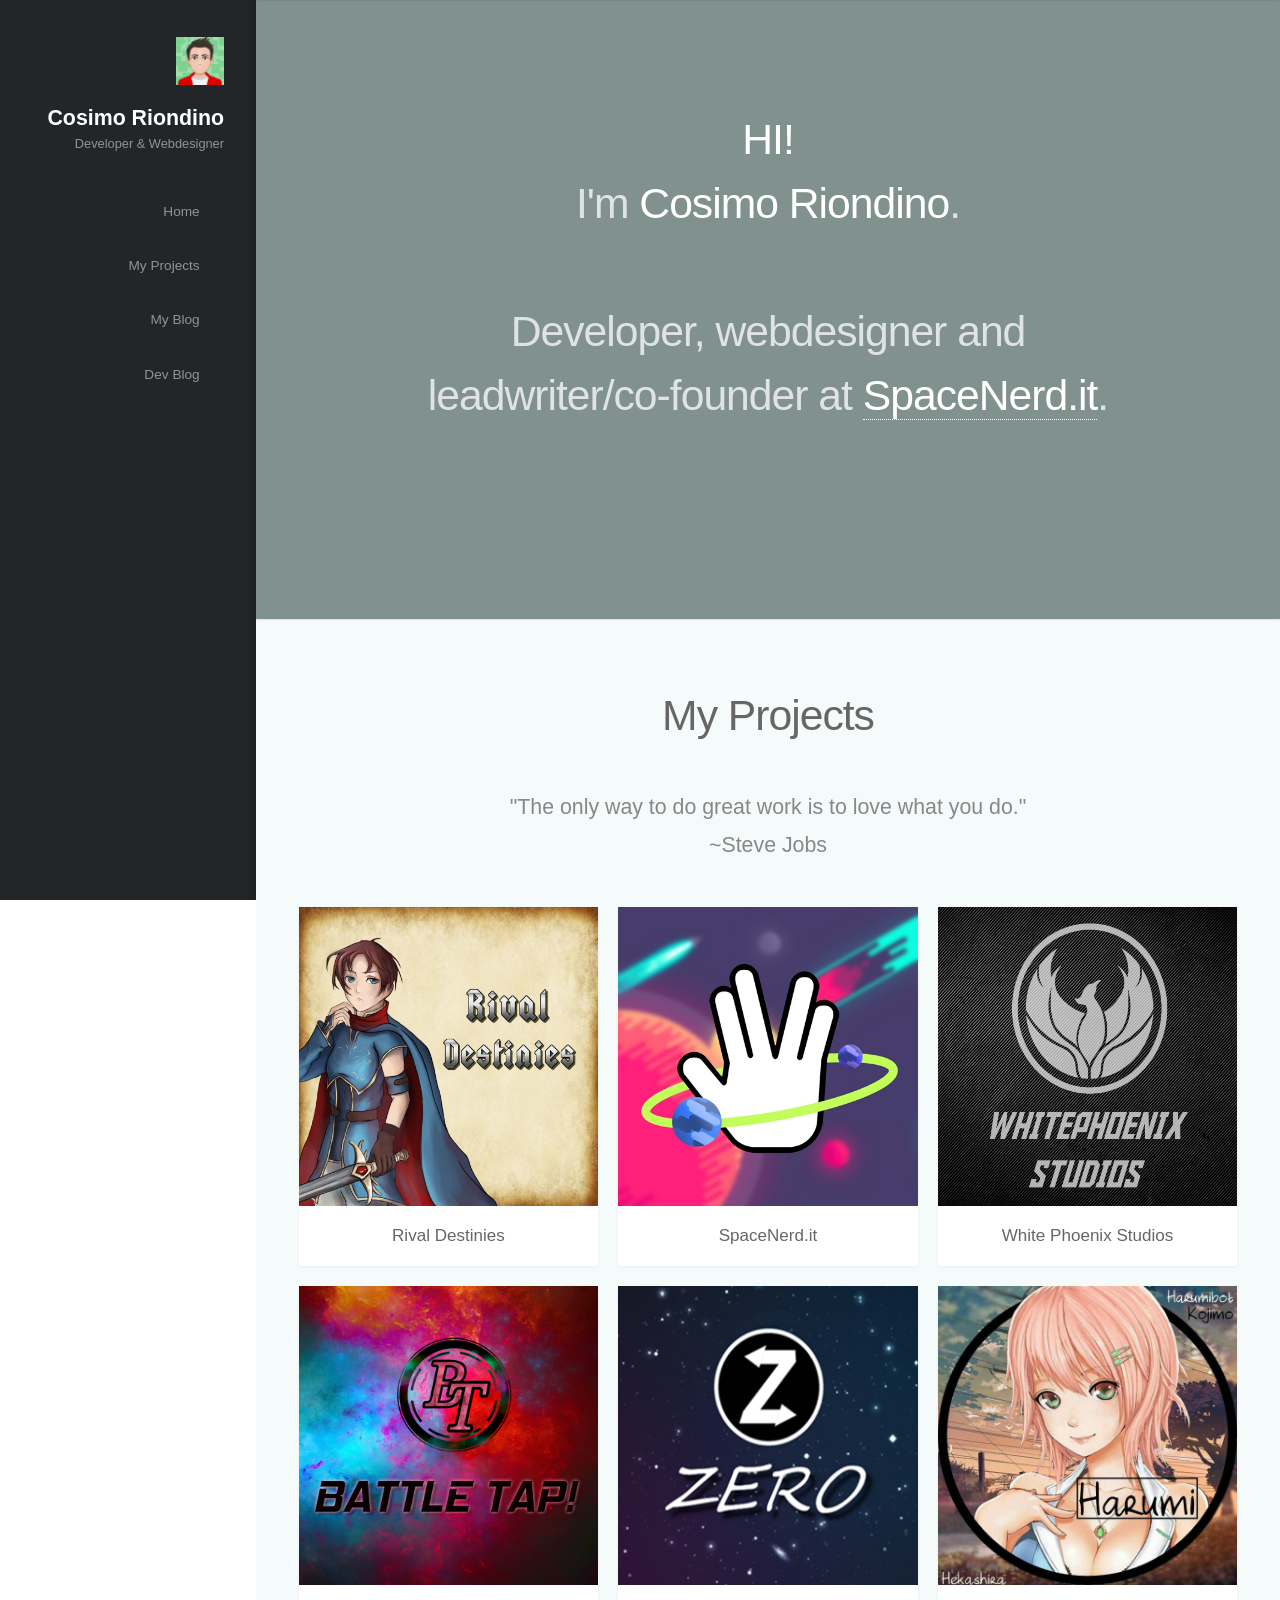
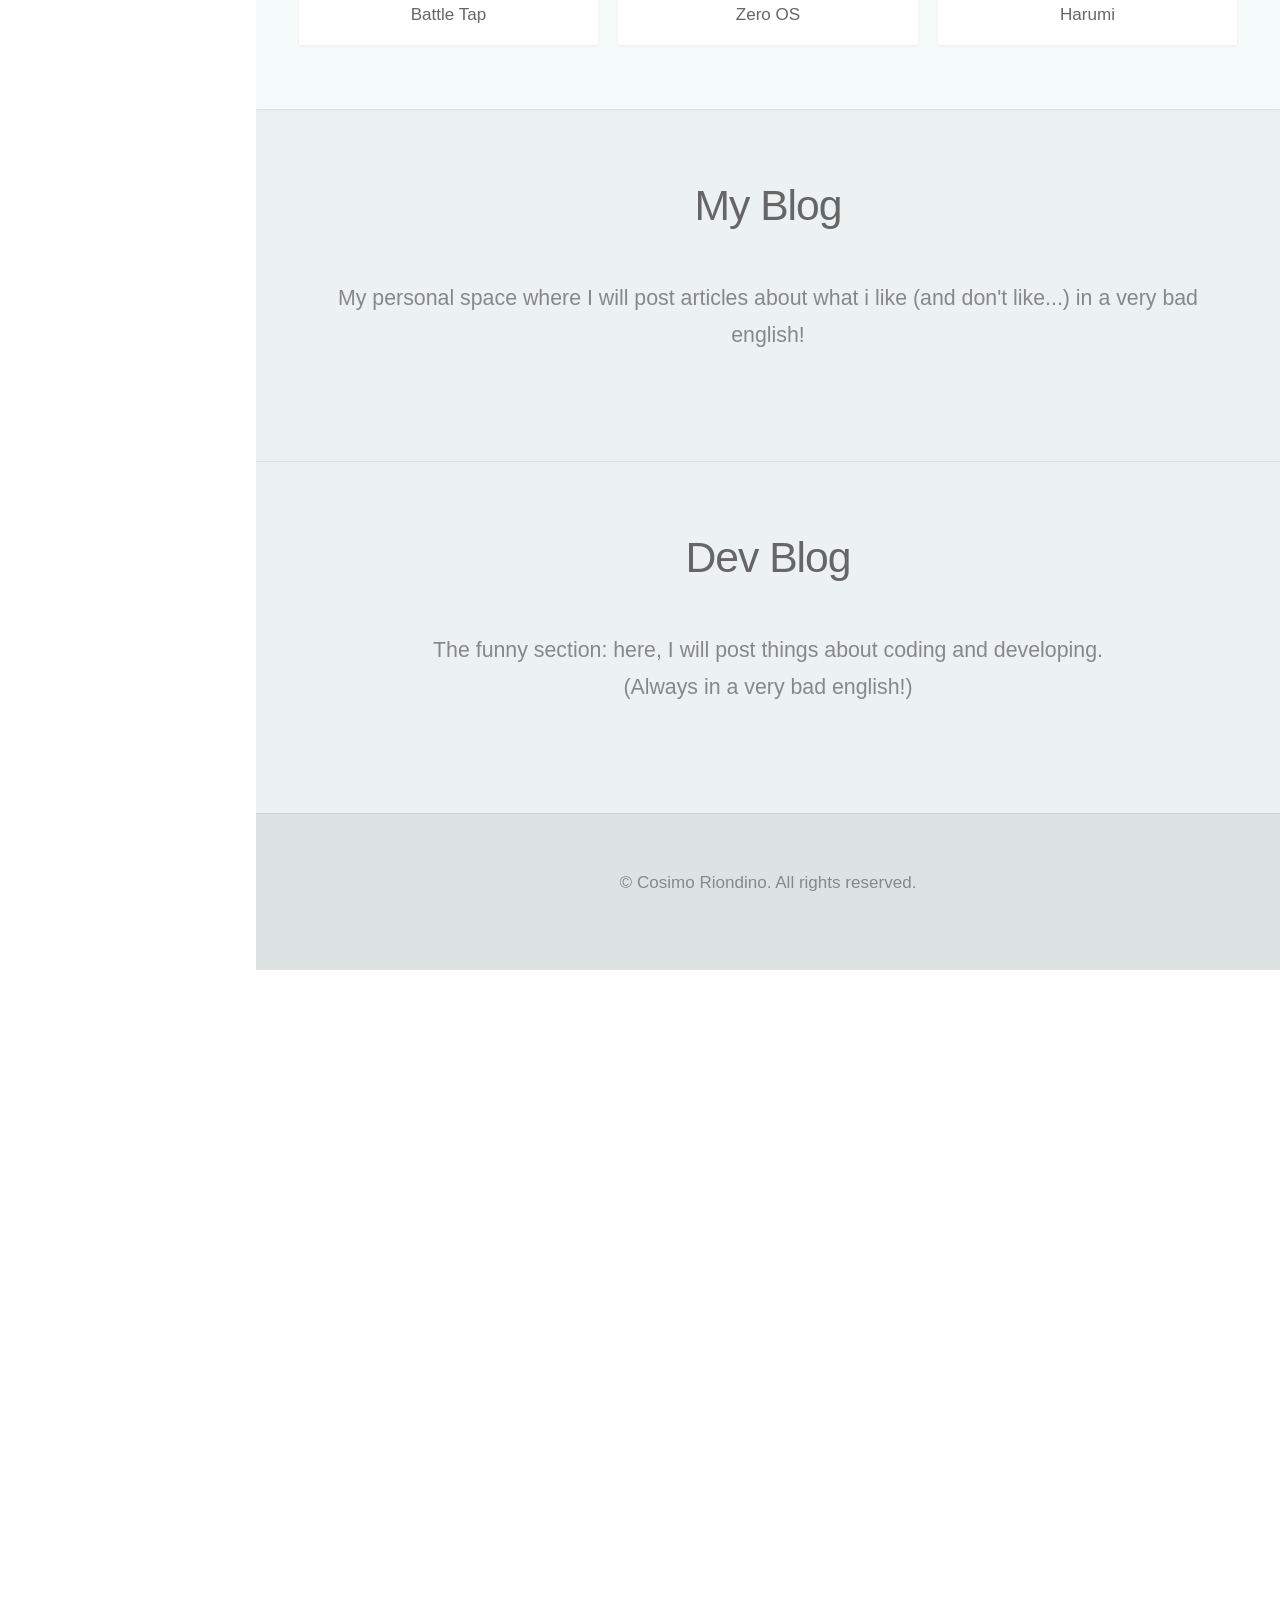
==== index.html @ 4dcd9742 "Initial commit" ====
<!DOCTYPE HTML>
<!--
	Prologue by HTML5 UP
	html5up.net | @ajlkn
	Free for personal and commercial use under the CCA 3.0 license (html5up.net/license)
-->
<html>

	<head>

		<title>Prologue by HTML5 UP</title>
		<meta charset="utf-8" />
		<meta name="viewport" content="width=device-width, initial-scale=1" />
		<!--[if lte IE 8]><script src="assets/js/ie/html5shiv.js"></script><![endif]-->

		<!--[if lte IE 8]><link rel="stylesheet" href="assets/css/ie8.css" /><![endif]-->
		<!--[if lte IE 9]><link rel="stylesheet" href="assets/css/ie9.css" /><![endif]-->
	</head>
	<body onload="langSelect()">
        <script type="text/javascript">
        function langSelect(){
            var userLang = navigator.language || navigator.userLanguage;
            if(userLang=="it"||userLang=="it-IT"){
                window.open("it/index.html","_self");
            }else{
                window.open("en/index.html","_self");
            }
        }
        </script>
	</body>
</html>
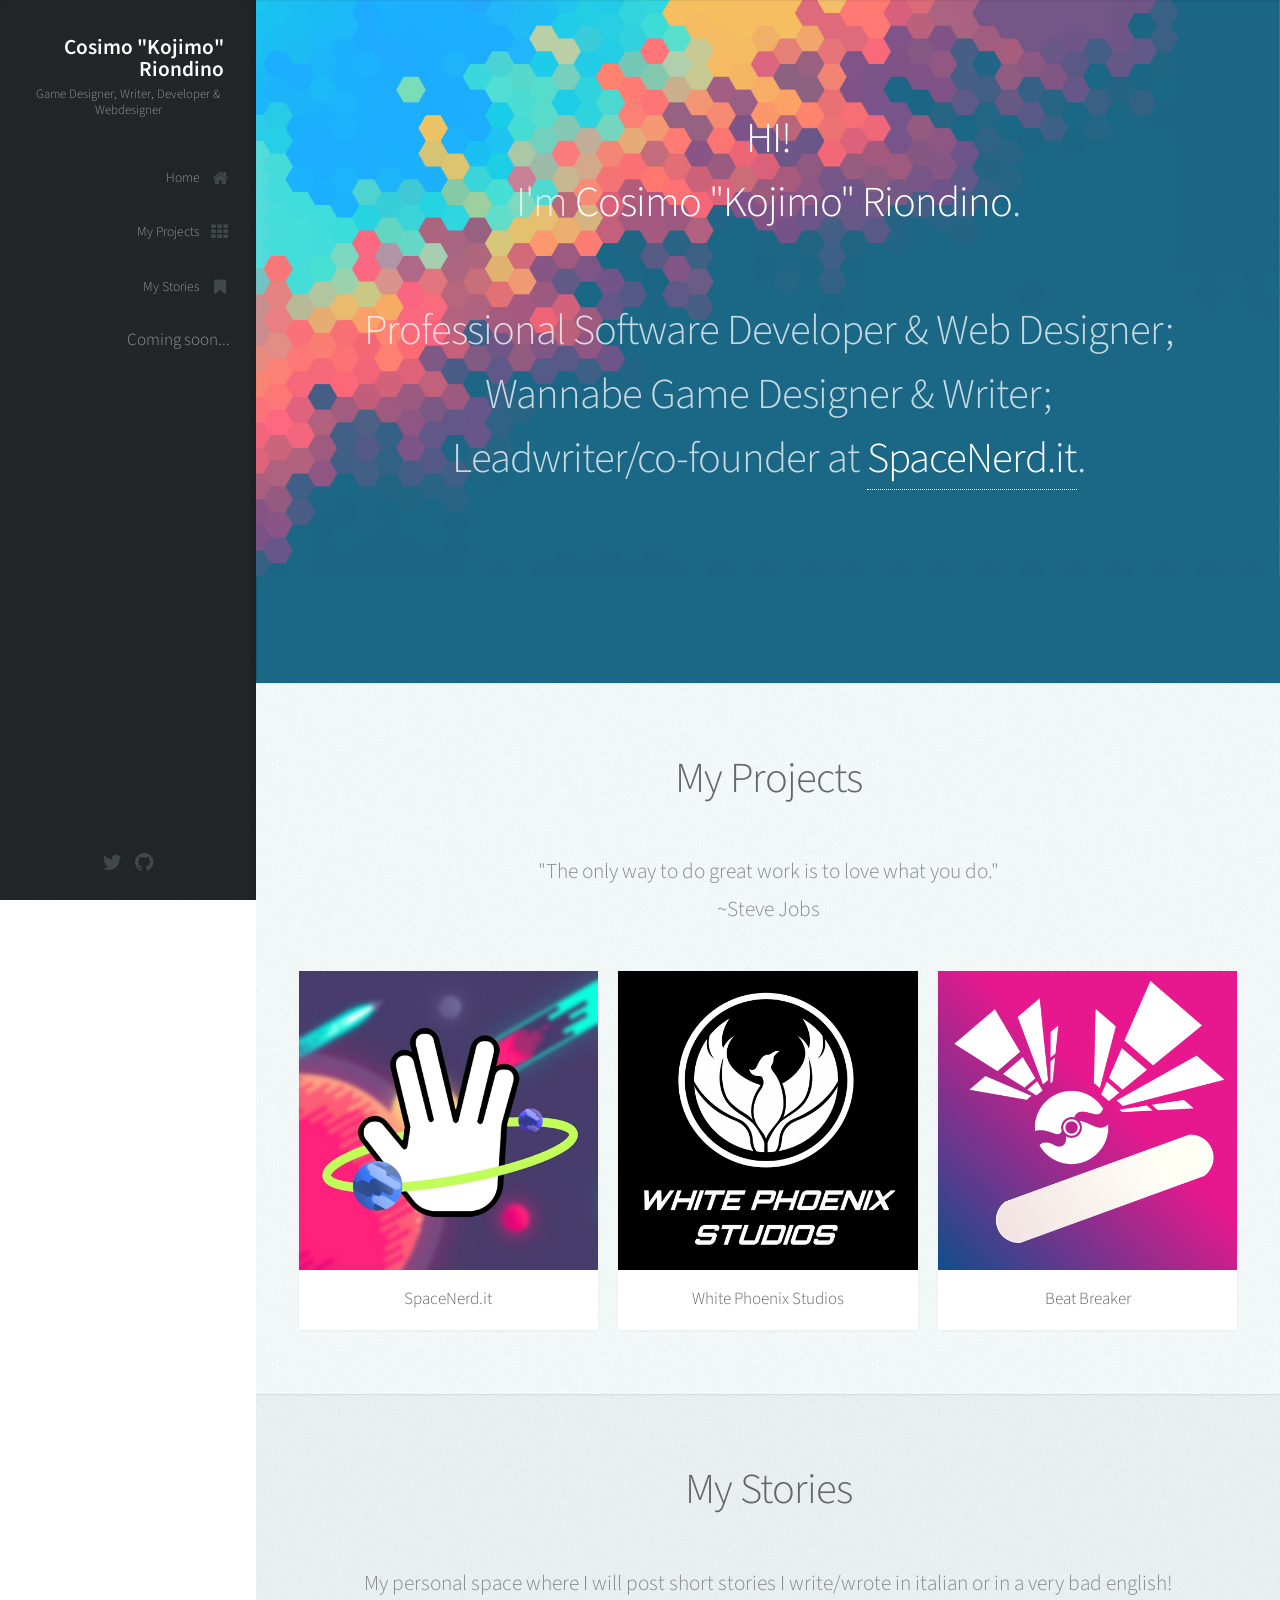
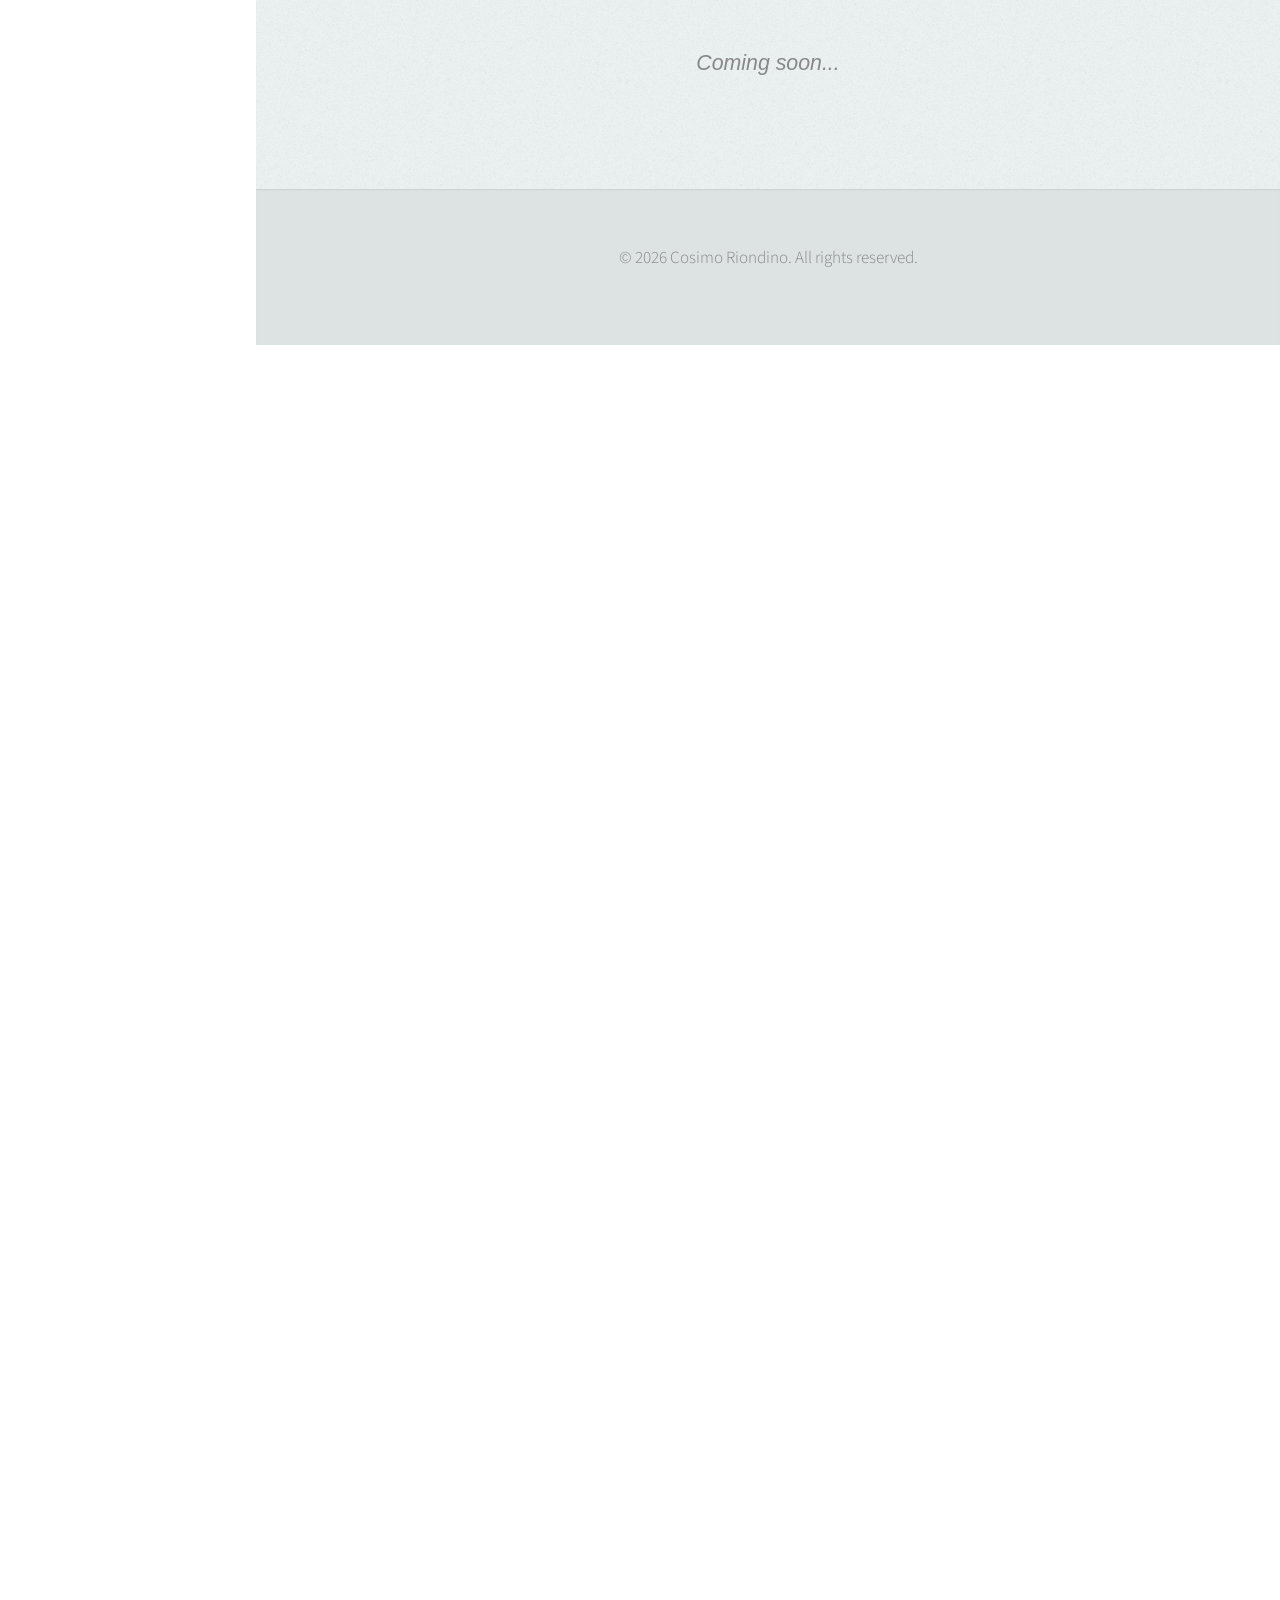
==== commit 01532ae4: "First update pre-reveal project BB" ====
--- a/index.html
+++ b/index.html
@@ -8,7 +8,7 @@
 
 	<head>
 
-		<title>Prologue by HTML5 UP</title>
+		<title>Cosimo "Kojimo" Riondino</title>
 		<meta charset="utf-8" />
 		<meta name="viewport" content="width=device-width, initial-scale=1" />
 		<!--[if lte IE 8]><script src="assets/js/ie/html5shiv.js"></script><![endif]-->
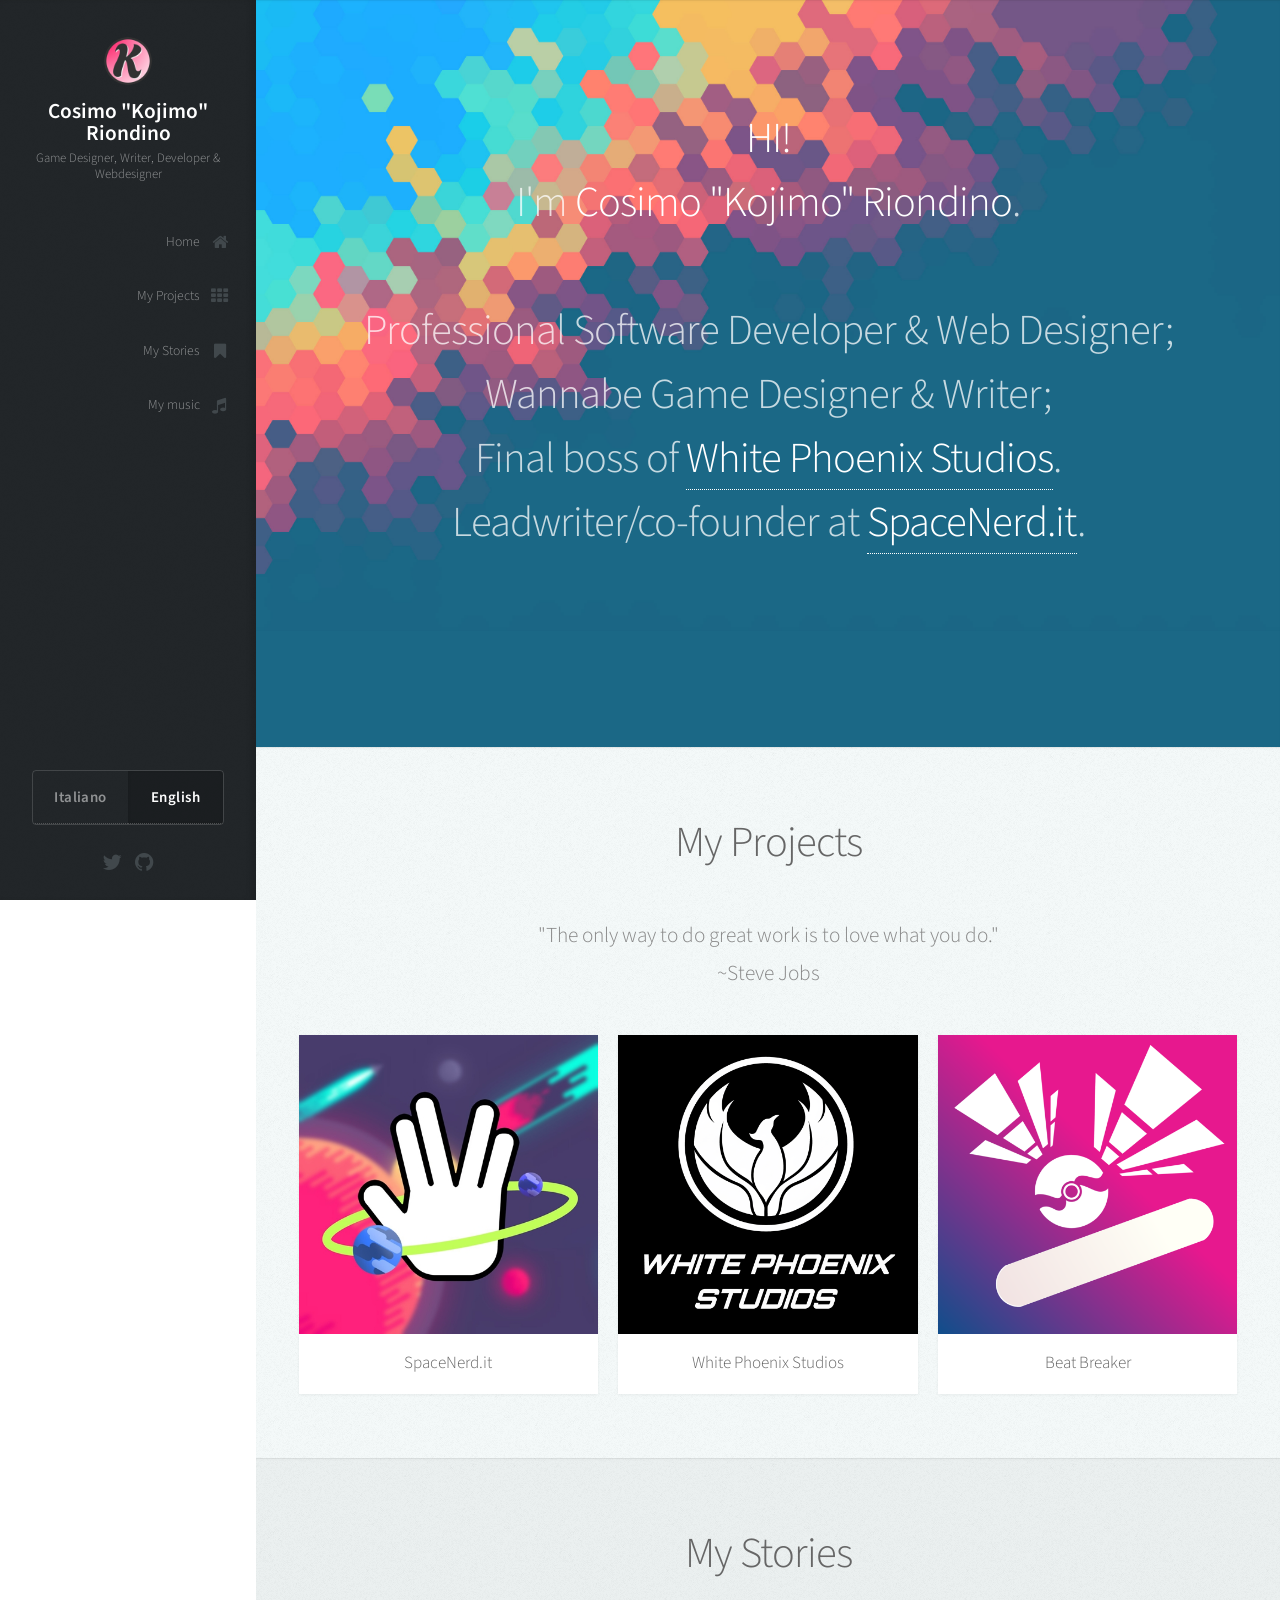
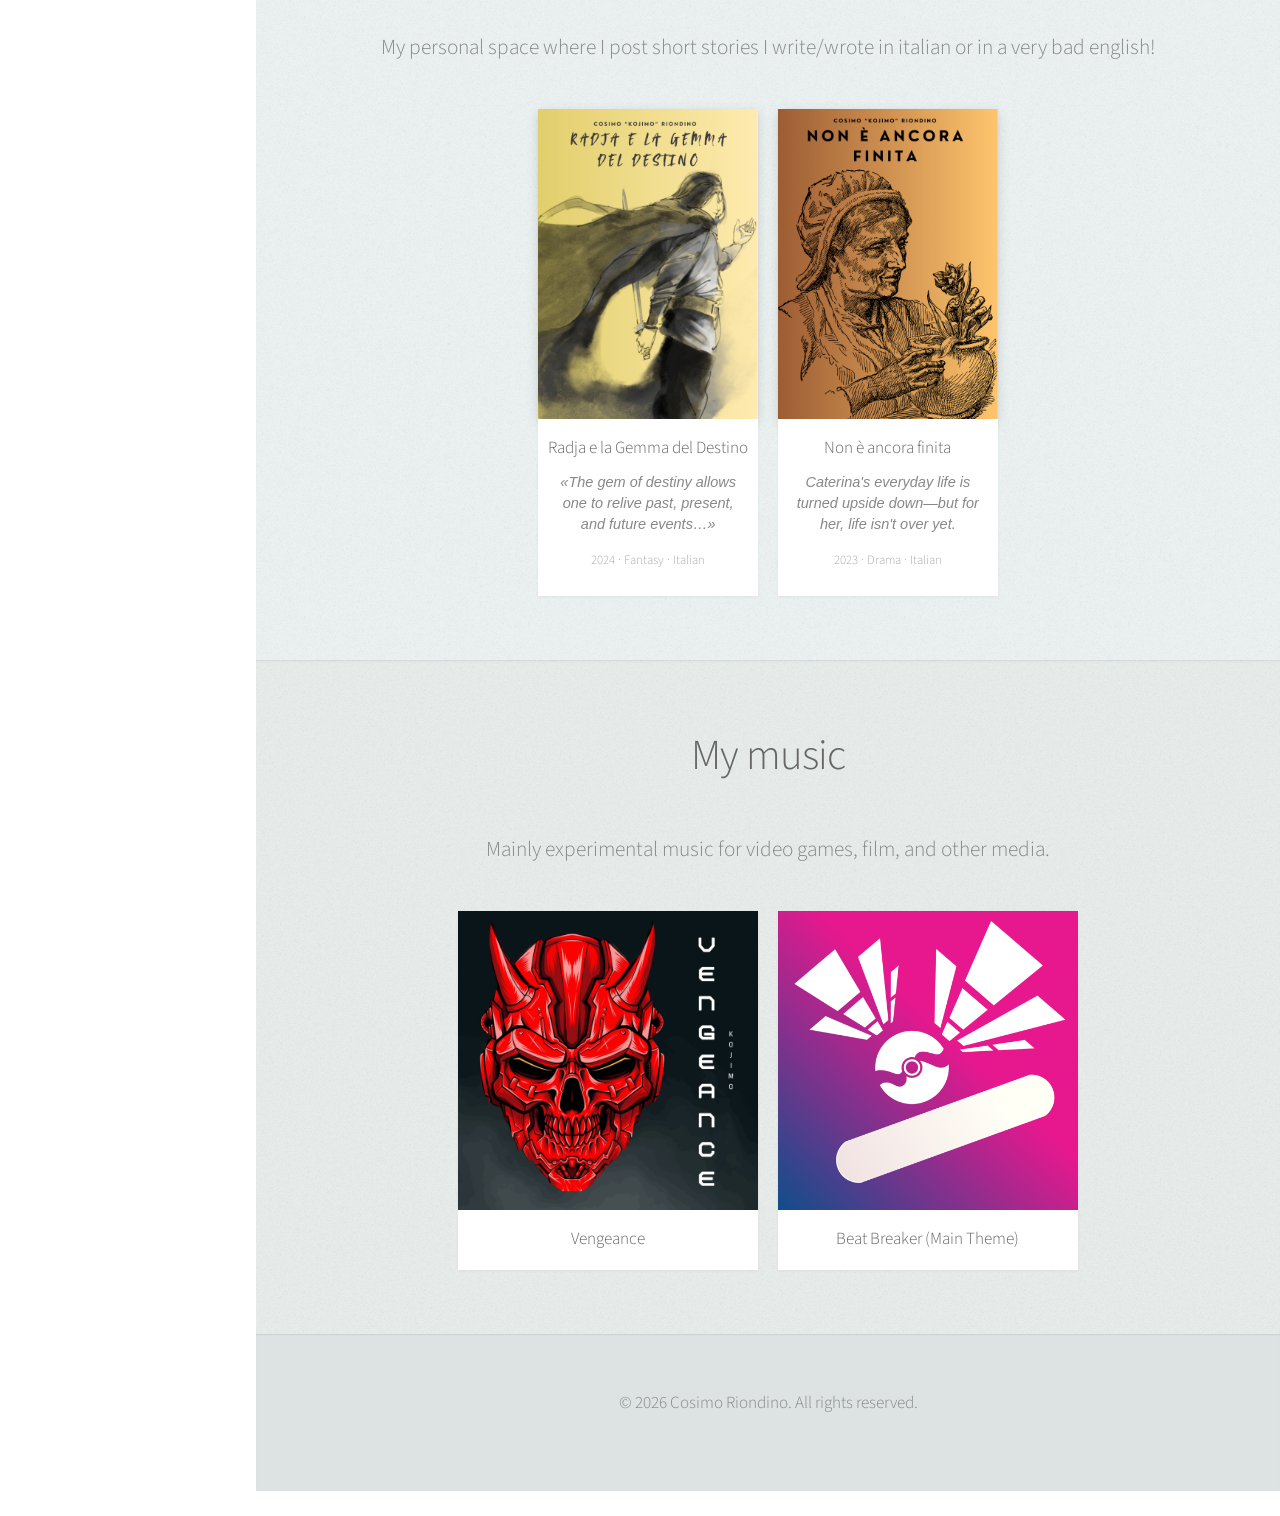
==== commit 3b25ab2e: "Added story reader and two my original mini-stories + updated my logo" ====
--- a/index.html
+++ b/index.html
@@ -11,6 +11,7 @@
 		<title>Cosimo "Kojimo" Riondino</title>
 		<meta charset="utf-8" />
 		<meta name="viewport" content="width=device-width, initial-scale=1" />
+		<link rel="icon" href="favicon.ico" sizes="any" />
 		<!--[if lte IE 8]><script src="assets/js/ie/html5shiv.js"></script><![endif]-->
 
 		<!--[if lte IE 8]><link rel="stylesheet" href="assets/css/ie8.css" /><![endif]-->
